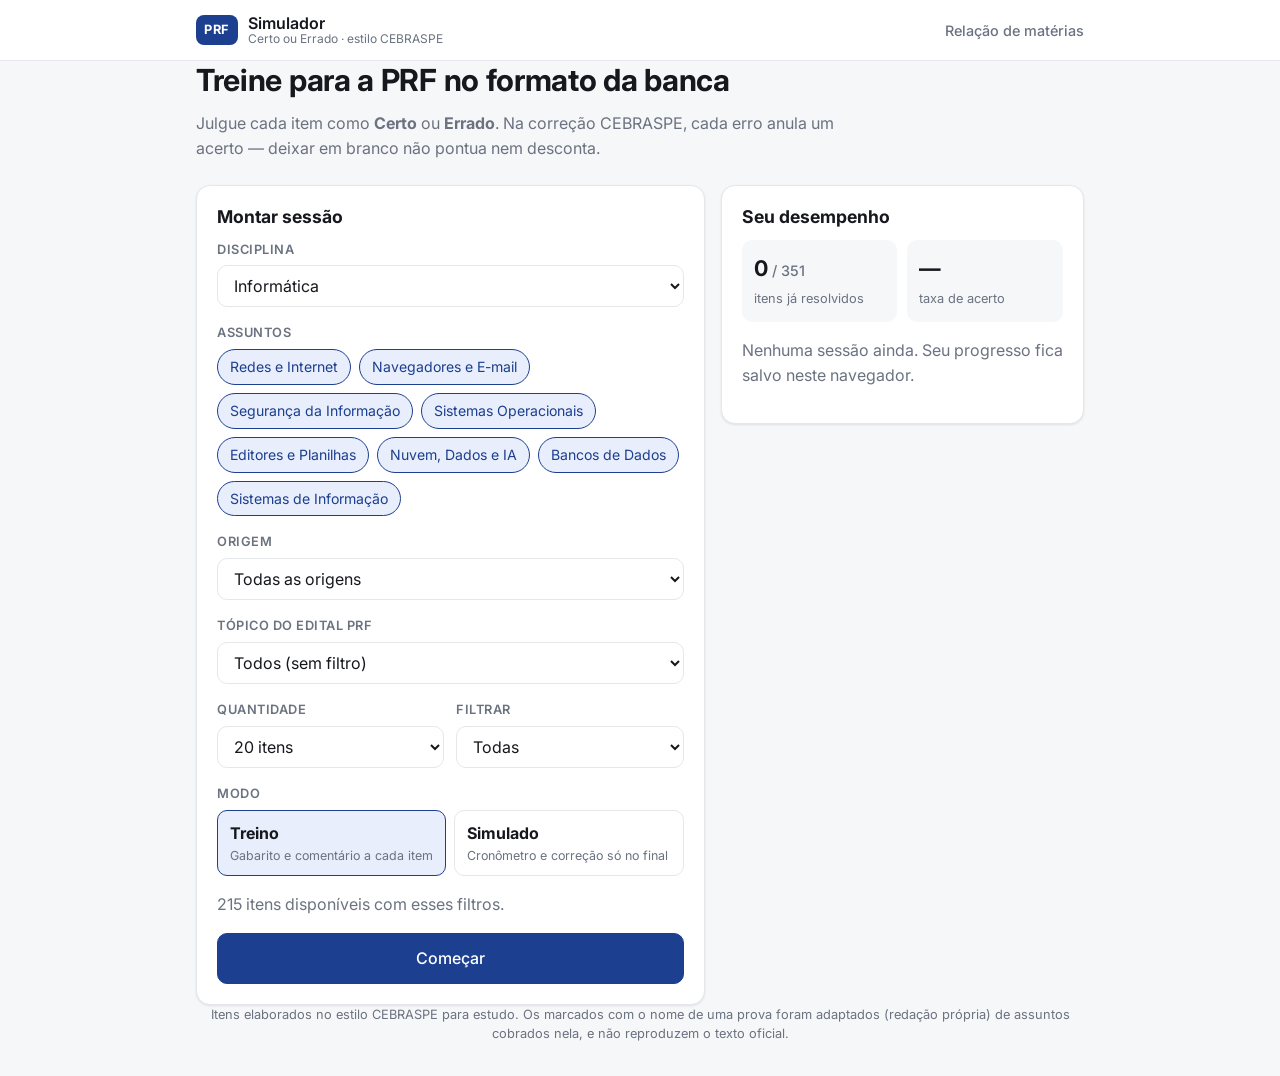
==== index.html @ f0842242 "Informática: 100 itens (10 por tópico do Edital PRF 2021) e filtro por tópico do edital Co-Authored-" ====
<!doctype html>
<html lang="pt-BR">
<head>
  <meta charset="utf-8">
  <meta name="viewport" content="width=device-width, initial-scale=1">
  <title>Simulador PRF · Certo ou Errado</title>
  <meta name="description" content="Simulador de questões Certo/Errado no estilo CEBRASPE para o concurso da PRF.">
  <link rel="preconnect" href="https://fonts.googleapis.com">
  <link rel="preconnect" href="https://fonts.gstatic.com" crossorigin>
  <link href="https://fonts.googleapis.com/css2?family=Inter:wght@400;500;600;700&display=swap" rel="stylesheet">
  <link rel="stylesheet" href="css/style.css?v=5">
</head>
<body>
  <header class="topbar">
    <div class="wrap topbar-inner">
      <a class="brand" href="#" id="brand">
        <span class="brand-mark">PRF</span>
        <span class="brand-text">Simulador <small>Certo ou Errado · estilo CEBRASPE</small></span>
      </a>
      <nav class="topnav"><a href="relacao.html">Relação de matérias</a></nav>
    </div>
  </header>

  <main class="wrap">
    <!-- INÍCIO -->
    <section id="view-home" class="view">
      <div class="hero">
        <h1>Treine para a PRF no formato da banca</h1>
        <p>Julgue cada item como <b>Certo</b> ou <b>Errado</b>. Na correção CEBRASPE, cada erro anula um acerto — deixar em branco não pontua nem desconta.</p>
      </div>

      <div class="grid-2">
        <form id="setup" class="card">
          <h2>Montar sessão</h2>

          <label class="field">
            <span>Disciplina</span>
            <select id="disciplina"></select>
          </label>

          <div class="field">
            <span>Assuntos</span>
            <div id="temas" class="chips"></div>
          </div>

          <label class="field">
            <span>Origem</span>
            <select id="fonte"></select>
          </label>

          <label class="field" id="topico-field">
            <span>Tópico do edital PRF</span>
            <select id="topico"></select>
          </label>

          <div class="row">
            <label class="field">
              <span>Quantidade</span>
              <select id="quantidade">
                <option value="10">10 itens</option>
                <option value="20" selected>20 itens</option>
                <option value="30">30 itens</option>
                <option value="0">Todos</option>
              </select>
            </label>
            <label class="field">
              <span>Filtrar</span>
              <select id="filtro">
                <option value="todas">Todas</option>
                <option value="ineditas">Não respondidas</option>
                <option value="erradas">Que errei</option>
              </select>
            </label>
          </div>

          <div class="field">
            <span>Modo</span>
            <div class="seg">
              <label><input type="radio" name="modo" value="treino" checked><span><b>Treino</b><small>Gabarito e comentário a cada item</small></span></label>
              <label><input type="radio" name="modo" value="simulado"><span><b>Simulado</b><small>Cronômetro e correção só no final</small></span></label>
            </div>
          </div>

          <p id="setup-info" class="muted"></p>
          <button type="submit" class="btn btn-primary btn-block">Começar</button>
        </form>

        <aside class="card">
          <h2>Seu desempenho</h2>
          <div id="stats"></div>
        </aside>
      </div>
    </section>

    <!-- QUESTÃO -->
    <section id="view-quiz" class="view" hidden>
      <div class="quiz-head">
        <button class="btn btn-ghost" id="sair" type="button">← Sair</button>
        <div class="quiz-meta">
          <span id="contador"></span>
          <span id="timer" class="timer" hidden></span>
        </div>
      </div>
      <div class="progress"><div id="progress-bar"></div></div>

      <article class="card question">
        <div class="q-tags"><span><span id="q-tema" class="tag"></span> <span id="q-fonte" class="tag tag-fonte"></span></span><span id="q-id" class="muted"></span></div>
        <p id="q-texto" class="q-text"></p>

        <div class="answers">
          <button class="btn-answer certo" data-resp="C" type="button"><kbd>C</kbd> Certo</button>
          <button class="btn-answer errado" data-resp="E" type="button"><kbd>E</kbd> Errado</button>
        </div>

        <div id="feedback" class="feedback" hidden></div>
      </article>

      <div class="quiz-nav">
        <button class="btn" id="anterior" type="button">Anterior</button>
        <button class="btn btn-ghost" id="branco" type="button" hidden>Deixar em branco</button>
        <button class="btn btn-primary" id="proxima" type="button">Próxima</button>
      </div>

      <div id="mapa-wrap" class="card mapa-wrap" hidden>
        <div class="mapa-head">
          <h3>Folha de respostas</h3>
          <button class="btn btn-primary" id="finalizar" type="button">Finalizar simulado</button>
        </div>
        <div id="mapa" class="mapa"></div>
      </div>
    </section>

    <!-- RESULTADO -->
    <section id="view-result" class="view" hidden>
      <div class="card result">
        <h2>Resultado</h2>
        <div class="score">
          <div class="score-main"><span id="r-liquida"></span><small>nota líquida</small></div>
          <div class="score-items">
            <div><b id="r-certas"></b><small>acertos</small></div>
            <div><b id="r-erradas"></b><small>erros</small></div>
            <div><b id="r-brancos"></b><small>em branco</small></div>
            <div><b id="r-tempo"></b><small>tempo</small></div>
          </div>
        </div>
        <p id="r-msg" class="muted"></p>
        <div id="r-temas" class="temas-bars"></div>
        <div class="result-actions">
          <button class="btn" id="refazer-erradas" type="button">Refazer erradas</button>
          <button class="btn btn-primary" id="nova" type="button">Nova sessão</button>
        </div>
      </div>

      <h3 class="section-title">Revisão dos itens</h3>
      <div id="revisao" class="revisao"></div>
    </section>
  </main>

  <footer class="wrap footer">
    Itens elaborados no estilo CEBRASPE para estudo. Os marcados com o nome de uma prova foram adaptados (redação própria) de assuntos cobrados nela, e não reproduzem o texto oficial.
  </footer>

  <script src="data/informatica.js?v=4"></script>
  <script src="data/informatica-provas.js?v=4"></script>
  <script src="data/informatica-edital.js?v=1"></script>
  <script src="data/direitos-humanos.js?v=1"></script>
  <script src="data/direitos-humanos-provas.js?v=1"></script>
  <script src="data/direito-constitucional.js?v=1"></script>
  <script src="data/direito-constitucional-provas.js?v=1"></script>
  <script src="js/app.js?v=4"></script>
</body>
</html>
---- css/style.css ----
:root {
  --bg: #f6f7f9;
  --surface: #ffffff;
  --text: #16181d;
  --muted: #6b7280;
  --line: #e5e7eb;
  --accent: #1d3f8f;
  --accent-soft: #e8eefb;
  --ok: #15803d;
  --ok-soft: #e7f6ec;
  --bad: #c2410c;
  --bad-soft: #fdeee6;
  --warn: #a16207;
  --radius: 14px;
  --shadow: 0 1px 2px rgba(16, 24, 40, .04), 0 1px 3px rgba(16, 24, 40, .06);
}
@media (prefers-color-scheme: dark) {
  :root {
    --bg: #0f1115;
    --surface: #171a21;
    --text: #e8eaee;
    --muted: #9aa1ad;
    --line: #2a2f3a;
    --accent: #7ea2ff;
    --accent-soft: #1d2640;
    --ok: #4ade80;
    --ok-soft: #12291c;
    --bad: #fb923c;
    --bad-soft: #2e1a10;
    --warn: #facc15;
    --shadow: none;
  }
}

* { box-sizing: border-box; }
html { -webkit-text-size-adjust: 100%; }
body {
  margin: 0;
  background: var(--bg);
  color: var(--text);
  font: 16px/1.55 Inter, system-ui, -apple-system, "Segoe UI", Roboto, sans-serif;
}
[hidden] { display: none !important; }
h1, h2, h3 { line-height: 1.25; margin: 0 0 .75rem; }
h2 { font-size: 1.1rem; }
h3 { font-size: 1rem; }
.muted { color: var(--muted); }
.wrap { max-width: 920px; margin: 0 auto; padding: 0 16px; }

/* Top bar */
.topbar { background: var(--surface); border-bottom: 1px solid var(--line); }
.topbar-inner { display: flex; align-items: center; height: 60px; }
.brand { display: flex; align-items: center; gap: 10px; text-decoration: none; color: inherit; }
.brand-mark {
  background: var(--accent); color: #fff; font-weight: 700; font-size: .8rem;
  padding: 5px 8px; border-radius: 8px; letter-spacing: .04em;
}
@media (prefers-color-scheme: dark) { .brand-mark { color: #0f1115; } }
.brand-text { font-weight: 600; display: flex; flex-direction: column; line-height: 1.15; }
.brand-text small { font-weight: 400; color: var(--muted); font-size: .75rem; }

/* Layout */
main { padding: 28px 16px 40px; }
.hero { margin-bottom: 24px; }
.hero h1 { font-size: clamp(1.4rem, 3.5vw, 1.9rem); letter-spacing: -.01em; }
.hero p { color: var(--muted); max-width: 640px; margin: 0; }
.grid-2 { display: grid; grid-template-columns: 1.4fr 1fr; gap: 16px; align-items: start; }
@media (max-width: 760px) { .grid-2 { grid-template-columns: 1fr; } }
.card {
  background: var(--surface); border: 1px solid var(--line);
  border-radius: var(--radius); padding: 20px; box-shadow: var(--shadow);
}
.row { display: grid; grid-template-columns: 1fr 1fr; gap: 12px; }

/* Form */
.field { display: block; margin-bottom: 16px; }
.field > span { display: block; font-size: .8rem; font-weight: 600; color: var(--muted); margin-bottom: 6px; text-transform: uppercase; letter-spacing: .04em; }
select {
  width: 100%; font: inherit; color: inherit; background: var(--surface);
  border: 1px solid var(--line); border-radius: 10px; padding: 9px 12px;
}
.chips { display: flex; flex-wrap: wrap; gap: 8px; }
.chip { position: relative; }
.chip input { position: absolute; opacity: 0; pointer-events: none; }
.chip span {
  display: inline-block; padding: 6px 12px; border-radius: 999px; font-size: .88rem;
  border: 1px solid var(--line); cursor: pointer; user-select: none; transition: .15s;
}
.chip input:checked + span { background: var(--accent-soft); border-color: var(--accent); color: var(--accent); }
.chip input:focus-visible + span { outline: 2px solid var(--accent); outline-offset: 2px; }
.seg { display: grid; grid-template-columns: 1fr 1fr; gap: 8px; }
.seg label { position: relative; }
.seg input { position: absolute; opacity: 0; }
.seg span {
  display: block; padding: 10px 12px; border: 1px solid var(--line); border-radius: 10px; cursor: pointer; height: 100%;
}
.seg span small { display: block; color: var(--muted); font-size: .78rem; }
.seg input:checked + span { border-color: var(--accent); background: var(--accent-soft); }
.seg input:focus-visible + span { outline: 2px solid var(--accent); outline-offset: 2px; }

/* Buttons */
.btn {
  font: inherit; font-weight: 500; cursor: pointer; color: var(--text);
  background: var(--surface); border: 1px solid var(--line); border-radius: 10px; padding: 9px 16px;
  transition: .15s;
}
.btn:hover:not(:disabled) { border-color: var(--muted); }
.btn:disabled { opacity: .4; cursor: default; }
.btn-primary { background: var(--accent); border-color: var(--accent); color: #fff; }
.btn-primary:hover:not(:disabled) { filter: brightness(1.08); border-color: var(--accent); }
@media (prefers-color-scheme: dark) { .btn-primary { color: #0f1115; } }
.btn-ghost { background: transparent; border-color: transparent; color: var(--muted); }
.btn-block { width: 100%; padding: 12px; }

/* Stats */
.stat-grid { display: grid; grid-template-columns: 1fr 1fr; gap: 10px; margin-bottom: 16px; }
.stat { background: var(--bg); border-radius: 10px; padding: 12px; }
.stat b { display: block; font-size: 1.35rem; }
.stat small { color: var(--muted); font-size: .8rem; }
.hist { list-style: none; margin: 0; padding: 0; font-size: .88rem; }
.hist li { display: flex; justify-content: space-between; padding: 8px 0; border-top: 1px solid var(--line); }
.link-btn { background: none; border: 0; padding: 0; color: var(--muted); font: inherit; font-size: .8rem; cursor: pointer; text-decoration: underline; margin-top: 12px; }

/* Quiz */
.quiz-head { display: flex; justify-content: space-between; align-items: center; margin-bottom: 10px; }
.quiz-head .btn-ghost { padding-left: 0; }
.quiz-meta { display: flex; gap: 14px; align-items: center; color: var(--muted); font-size: .9rem; font-variant-numeric: tabular-nums; }
.timer { background: var(--surface); border: 1px solid var(--line); padding: 3px 10px; border-radius: 999px; }
.progress { height: 4px; background: var(--line); border-radius: 4px; overflow: hidden; margin-bottom: 18px; }
#progress-bar { height: 100%; width: 0; background: var(--accent); transition: width .25s; }
.question { padding: 24px; }
.q-tags { display: flex; justify-content: space-between; align-items: center; margin-bottom: 14px; font-size: .8rem; }
.tag { background: var(--accent-soft); color: var(--accent); padding: 3px 10px; border-radius: 999px; font-weight: 600; }
.q-text { font-size: 1.08rem; margin: 0 0 22px; }
.answers { display: grid; grid-template-columns: minmax(0, 1fr) minmax(0, 1fr); gap: 10px; }
.btn-answer {
  min-width: 0; width: 100%;
  font: inherit; font-weight: 600; cursor: pointer; padding: 14px; border-radius: 12px;
  border: 1.5px solid var(--line); background: var(--surface); color: var(--text);
  display: flex; align-items: center; justify-content: center; gap: 10px; transition: .15s;
}
.btn-answer kbd {
  font: 600 .72rem/1 Inter, system-ui, sans-serif; border: 1px solid var(--line);
  border-radius: 5px; padding: 3px 6px; color: var(--muted);
}
.btn-answer.certo:hover:not(:disabled), .btn-answer.certo.sel { border-color: var(--ok); color: var(--ok); background: var(--ok-soft); }
.btn-answer.errado:hover:not(:disabled), .btn-answer.errado.sel { border-color: var(--bad); color: var(--bad); background: var(--bad-soft); }
.btn-answer:disabled { cursor: default; }
.btn-answer.dim { opacity: .45; }

.feedback { margin-top: 18px; padding: 16px; border-radius: 12px; border: 1px solid; }
.feedback.ok { background: var(--ok-soft); border-color: var(--ok); }
.feedback.bad { background: var(--bad-soft); border-color: var(--bad); }
.feedback h4 { margin: 0 0 6px; font-size: .95rem; }
.feedback.ok h4 { color: var(--ok); }
.feedback.bad h4 { color: var(--bad); }
.feedback p { margin: 0; font-size: .95rem; }

.quiz-nav { display: flex; justify-content: space-between; gap: 10px; margin: 16px 0; }
.quiz-nav .btn-ghost { margin-right: auto; }

.mapa-wrap { margin-top: 8px; }
.mapa-head { display: flex; justify-content: space-between; align-items: center; gap: 12px; margin-bottom: 12px; }
.mapa-head h3 { margin: 0; }
.mapa { display: grid; grid-template-columns: repeat(auto-fill, minmax(44px, 1fr)); gap: 6px; }
.mapa button {
  font: inherit; font-size: .82rem; cursor: pointer; padding: 6px 0; border-radius: 8px;
  border: 1px solid var(--line); background: var(--surface); color: var(--text);
  display: flex; flex-direction: column; align-items: center; line-height: 1.2;
}
.mapa button small { font-weight: 700; font-size: .72rem; color: var(--muted); min-height: 1em; }
.mapa button.done { background: var(--accent-soft); border-color: var(--accent); }
.mapa button.done small { color: var(--accent); }
.mapa button.atual { outline: 2px solid var(--accent); outline-offset: 1px; }

/* Result */
.score { display: grid; grid-template-columns: auto 1fr; gap: 20px; align-items: center; margin-bottom: 12px; }
.score-main { text-align: center; padding: 16px 24px; border-radius: 12px; background: var(--accent-soft); }
.score-main span { display: block; font-size: 2.4rem; font-weight: 700; color: var(--accent); line-height: 1; }
.score-main small { color: var(--muted); font-size: .8rem; }
.score-items { display: grid; grid-template-columns: repeat(4, 1fr); gap: 8px; }
.score-items div { text-align: center; }
.score-items b { display: block; font-size: 1.25rem; }
.score-items small { color: var(--muted); font-size: .78rem; }
@media (max-width: 560px) {
  .score { grid-template-columns: 1fr; }
  .score-items { grid-template-columns: repeat(2, 1fr); }
}
.temas-bars { margin: 16px 0; display: grid; gap: 10px; }
.tbar { font-size: .88rem; }
.tbar-head { display: flex; justify-content: space-between; margin-bottom: 4px; }
.tbar-track { height: 6px; background: var(--line); border-radius: 6px; overflow: hidden; }
.tbar-fill { height: 100%; background: var(--accent); }
.result-actions { display: flex; gap: 10px; justify-content: flex-end; flex-wrap: wrap; }
.section-title { margin: 28px 0 12px; }
.revisao { display: grid; gap: 10px; }
.rev { background: var(--surface); border: 1px solid var(--line); border-left: 4px solid var(--line); border-radius: 12px; padding: 14px 16px; }
.rev.ok { border-left-color: var(--ok); }
.rev.bad { border-left-color: var(--bad); }
.rev.blank { border-left-color: var(--muted); }
.rev-head { display: flex; justify-content: space-between; gap: 8px; font-size: .8rem; color: var(--muted); margin-bottom: 6px; flex-wrap: wrap; }
.rev p { margin: 0 0 8px; }
.rev .coment { font-size: .9rem; color: var(--muted); margin: 0; }
.pill { font-weight: 700; }
.pill.ok { color: var(--ok); }
.pill.bad { color: var(--bad); }

.footer { color: var(--muted); font-size: .8rem; padding-bottom: 32px; text-align: center; }

@media (max-width: 480px) {
  .row, .seg { grid-template-columns: 1fr; }
  .question { padding: 18px; }
  .btn-answer { padding: 12px 6px; gap: 6px; }
  .quiz-nav .btn { padding: 9px 12px; }
}

/* Navegação e origem */
.topbar-inner { justify-content: space-between; gap: 12px; }
.topnav a { color: var(--muted); text-decoration: none; font-size: .9rem; font-weight: 500; }
.topnav a:hover, .topnav a.ativo { color: var(--accent); }
.tag-fonte { background: transparent; border: 1px solid var(--line); color: var(--muted); font-weight: 500; }
.q-tags > span:first-child { display: flex; flex-wrap: wrap; gap: 6px; }

/* Página de relação */
.doc h1 { font-size: clamp(1.4rem, 3.5vw, 1.9rem); }
.doc h2 { margin-top: 32px; font-size: 1.15rem; }
.doc p, .doc li { color: var(--text); }
.doc .lead { color: var(--muted); max-width: 680px; }
.table-wrap { overflow-x: auto; border: 1px solid var(--line); border-radius: var(--radius); background: var(--surface); }
table { border-collapse: collapse; width: 100%; font-size: .9rem; }
th, td { padding: 10px 12px; text-align: left; border-bottom: 1px solid var(--line); vertical-align: top; }
th { font-size: .75rem; text-transform: uppercase; letter-spacing: .04em; color: var(--muted); background: var(--bg); white-space: nowrap; }
tr:last-child td { border-bottom: 0; }
td.c { text-align: center; white-space: nowrap; }
.hit { display: inline-block; min-width: 26px; padding: 2px 6px; border-radius: 6px; background: var(--accent-soft); color: var(--accent); font-weight: 600; font-size: .78rem; }
.miss { color: var(--line); }
.badge-novo { font-size: .7rem; font-weight: 700; color: var(--warn); border: 1px solid currentColor; border-radius: 999px; padding: 1px 7px; margin-left: 6px; white-space: nowrap; }
.cards-3 { display: grid; grid-template-columns: repeat(auto-fit, minmax(220px, 1fr)); gap: 12px; }
.cards-3 .card h3 { margin-bottom: 6px; }
.cards-3 .card p { margin: 0; font-size: .9rem; color: var(--muted); }
.fontes { font-size: .85rem; color: var(--muted); padding-left: 18px; }
.fontes a { color: var(--accent); word-break: break-word; }
.subnav { display: flex; flex-wrap: wrap; gap: 8px; margin-bottom: 20px; }
.subnav a { font-size: .85rem; padding: 6px 12px; border-radius: 999px; border: 1px solid var(--line); color: var(--muted); text-decoration: none; background: var(--surface); }
.subnav a:hover { color: var(--accent); border-color: var(--accent); }
.sec-title { margin-top: 56px; padding-top: 24px; border-top: 1px solid var(--line); }
.doc h1, .doc h2 { scroll-margin-top: 16px; }
.edital { margin: 0; padding-left: 22px; line-height: 1.6; }
.edital > li { margin-bottom: 8px; }
.edital ol { list-style: none; padding-left: 4px; counter-reset: sub; margin: 4px 0 0; }
.edital ol > li { counter-increment: sub; position: relative; padding-left: 34px; font-size: .95rem; }
.edital > li { counter-increment: top; }
.edital { counter-reset: top; }
.edital ol > li::before { content: counter(top) "." counter(sub); position: absolute; left: 0; color: var(--muted); font-variant-numeric: tabular-nums; }
.nota { font-size: .85rem; margin: 14px 0 0; }
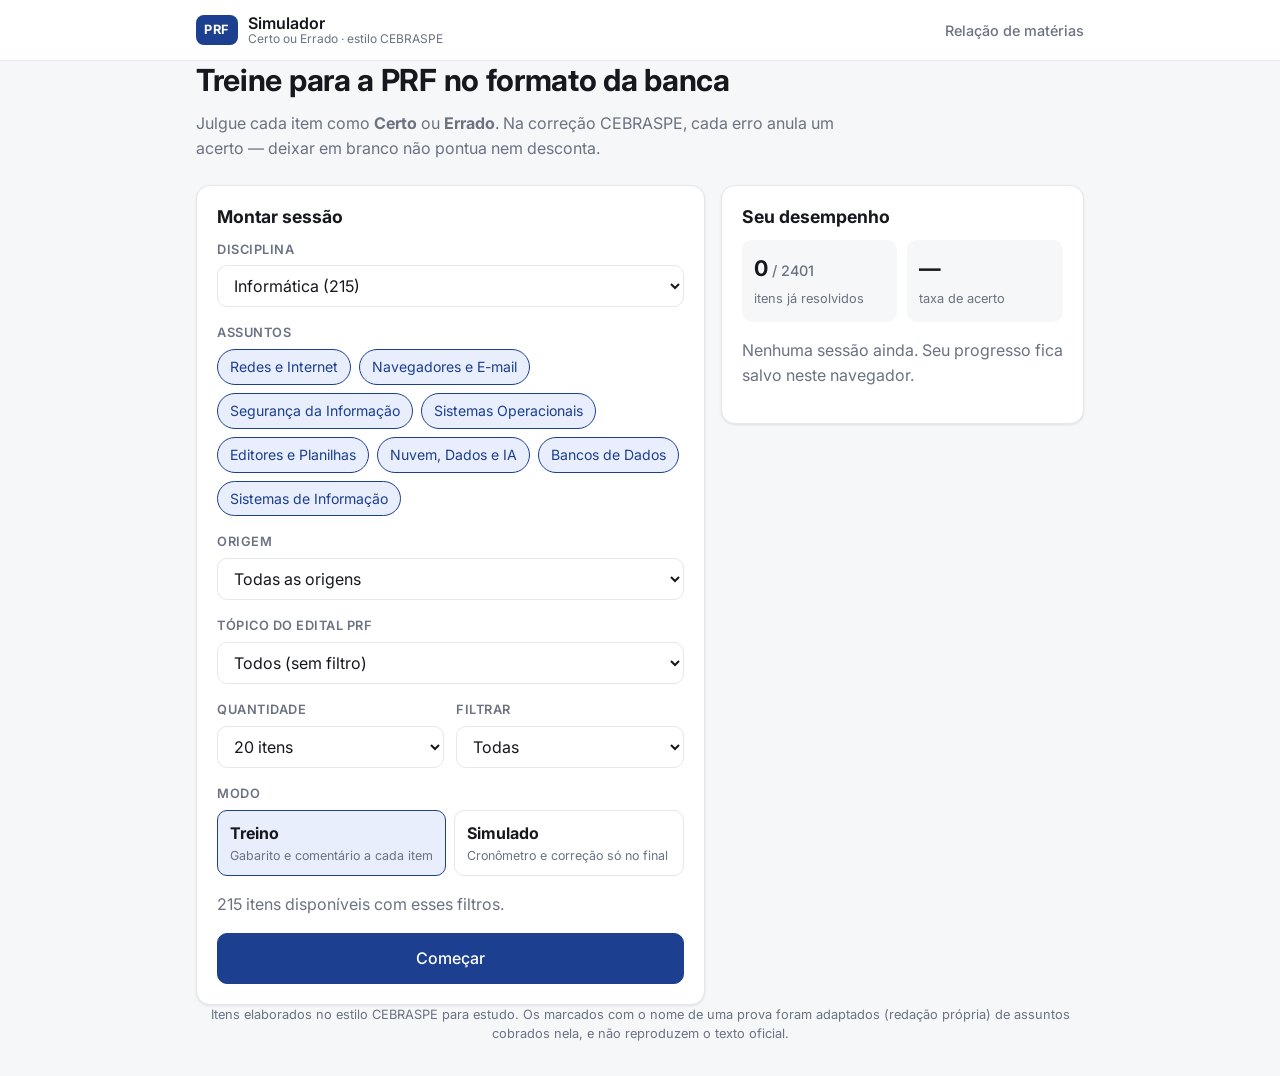
==== commit 92ea2c6a: "Cobre todo o Edital PRF 2021: 2.050 novos itens (10 por subtópico, 5 C/5 E) em 14 disciplinas, tabel" ====
--- a/index.html
+++ b/index.html
@@ -167,6 +167,26 @@
   <script src="data/direitos-humanos-provas.js?v=1"></script>
   <script src="data/direito-constitucional.js?v=1"></script>
   <script src="data/direito-constitucional-provas.js?v=1"></script>
-  <script src="js/app.js?v=4"></script>
+  <script src="data/edital-lingua-portuguesa-a.js?v=1"></script>
+  <script src="data/edital-lingua-portuguesa-b.js?v=1"></script>
+  <script src="data/edital-raciocinio-logico.js?v=1"></script>
+  <script src="data/edital-fisica.js?v=1"></script>
+  <script src="data/edital-etica.js?v=1"></script>
+  <script src="data/edital-geopolitica.js?v=1"></script>
+  <script src="data/edital-ingles.js?v=1"></script>
+  <script src="data/edital-espanhol.js?v=1"></script>
+  <script src="data/edital-transito-a.js?v=1"></script>
+  <script src="data/edital-transito-b.js?v=1"></script>
+  <script src="data/edital-transito-c.js?v=1"></script>
+  <script src="data/edital-direito-administrativo-a.js?v=1"></script>
+  <script src="data/edital-direito-administrativo-b.js?v=1"></script>
+  <script src="data/edital-direito-constitucional-a.js?v=1"></script>
+  <script src="data/edital-direito-constitucional-b.js?v=1"></script>
+  <script src="data/edital-direito-penal-a.js?v=1"></script>
+  <script src="data/edital-direito-penal-b.js?v=1"></script>
+  <script src="data/edital-processo-penal.js?v=1"></script>
+  <script src="data/edital-legislacao-especial.js?v=1"></script>
+  <script src="data/edital-direitos-humanos.js?v=1"></script>
+  <script src="js/app.js?v=5"></script>
 </body>
 </html>
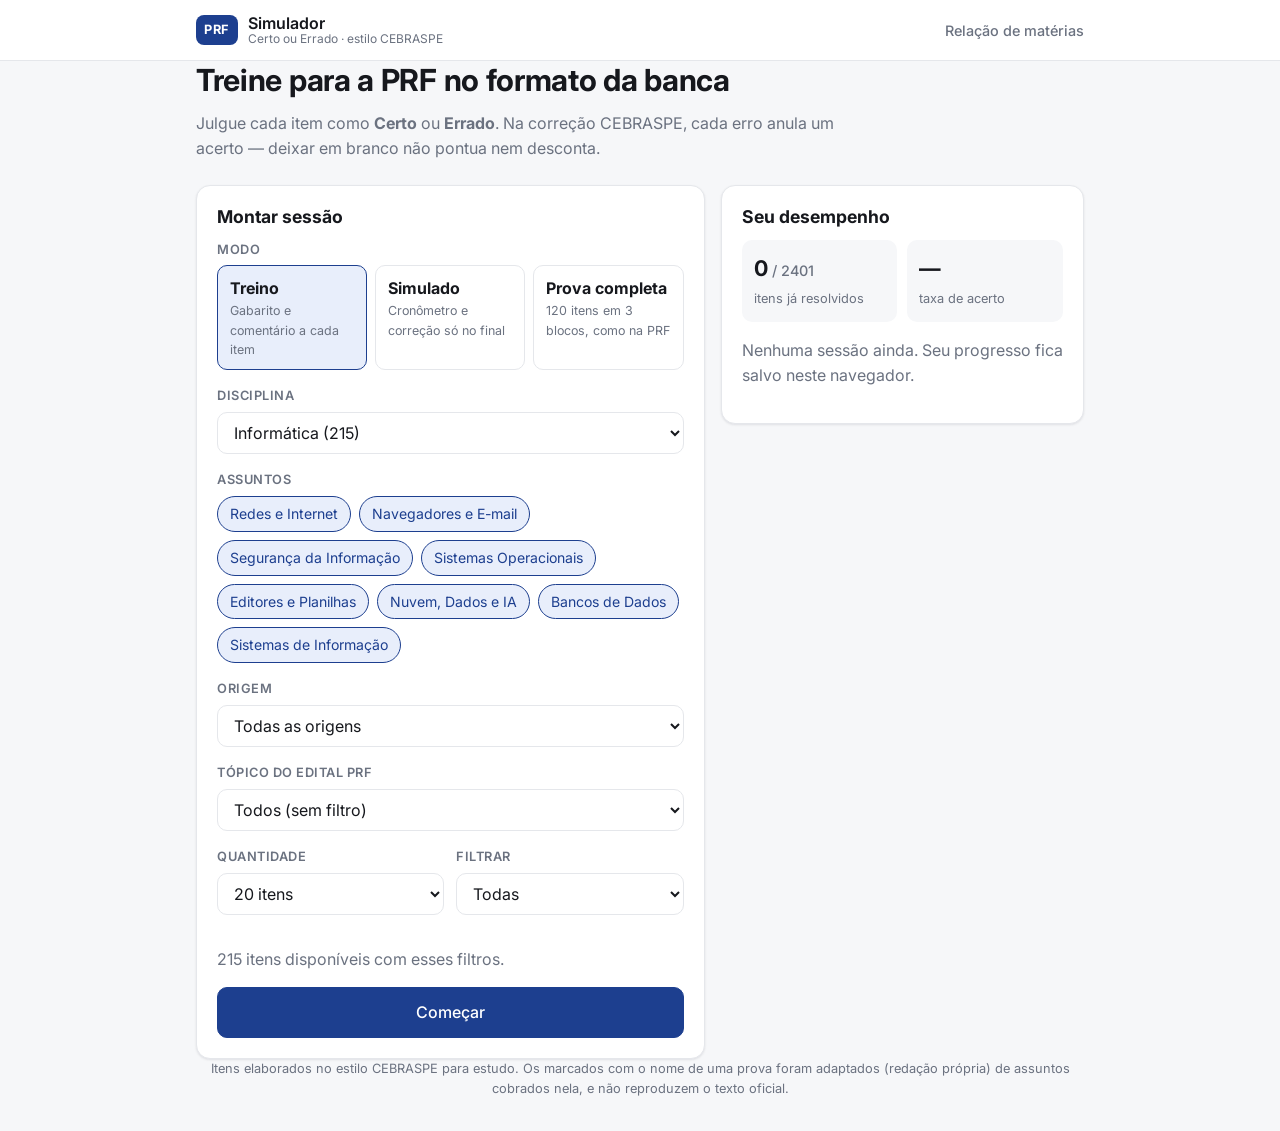
==== commit dfd8ed31: "Modo Prova completa: 120 itens em 3 blocos, nota por bloco e veredito pelos mínimos do edital PRF 20" ====
--- a/index.html
+++ b/index.html
@@ -8,7 +8,7 @@
   <link rel="preconnect" href="https://fonts.googleapis.com">
   <link rel="preconnect" href="https://fonts.gstatic.com" crossorigin>
   <link href="https://fonts.googleapis.com/css2?family=Inter:wght@400;500;600;700&display=swap" rel="stylesheet">
-  <link rel="stylesheet" href="css/style.css?v=5">
+  <link rel="stylesheet" href="css/style.css?v=6">
 </head>
 <body>
   <header class="topbar">
@@ -33,6 +33,27 @@
         <form id="setup" class="card">
           <h2>Montar sessão</h2>
 
+          <div class="field">
+            <span>Modo</span>
+            <div class="seg seg-3">
+              <label><input type="radio" name="modo" value="treino" checked><span><b>Treino</b><small>Gabarito e comentário a cada item</small></span></label>
+              <label><input type="radio" name="modo" value="simulado"><span><b>Simulado</b><small>Cronômetro e correção só no final</small></span></label>
+              <label><input type="radio" name="modo" value="prova"><span><b>Prova completa</b><small>120 itens em 3 blocos, como na PRF</small></span></label>
+            </div>
+          </div>
+
+          <div id="prova-opts" hidden>
+            <label class="field">
+              <span>Língua estrangeira</span>
+              <select id="lingua">
+                <option value="Língua Inglesa">Inglês</option>
+                <option value="Língua Espanhola">Espanhol</option>
+              </select>
+            </label>
+            <div id="prova-resumo" class="prova-resumo"></div>
+          </div>
+
+          <div id="filtros">
           <label class="field">
             <span>Disciplina</span>
             <select id="disciplina"></select>
@@ -72,13 +93,6 @@
               </select>
             </label>
           </div>
-
-          <div class="field">
-            <span>Modo</span>
-            <div class="seg">
-              <label><input type="radio" name="modo" value="treino" checked><span><b>Treino</b><small>Gabarito e comentário a cada item</small></span></label>
-              <label><input type="radio" name="modo" value="simulado"><span><b>Simulado</b><small>Cronômetro e correção só no final</small></span></label>
-            </div>
           </div>
 
           <p id="setup-info" class="muted"></p>
@@ -144,6 +158,7 @@
           </div>
         </div>
         <p id="r-msg" class="muted"></p>
+        <div id="r-blocos" hidden></div>
         <div id="r-temas" class="temas-bars"></div>
         <div class="result-actions">
           <button class="btn" id="refazer-erradas" type="button">Refazer erradas</button>
@@ -187,6 +202,6 @@
   <script src="data/edital-processo-penal.js?v=1"></script>
   <script src="data/edital-legislacao-especial.js?v=1"></script>
   <script src="data/edital-direitos-humanos.js?v=1"></script>
-  <script src="js/app.js?v=5"></script>
+  <script src="js/app.js?v=6"></script>
 </body>
 </html>
--- a/css/style.css
+++ b/css/style.css
@@ -253,3 +253,21 @@
 .edital { counter-reset: top; }
 .edital ol > li::before { content: counter(top) "." counter(sub); position: absolute; left: 0; color: var(--muted); font-variant-numeric: tabular-nums; }
 .nota { font-size: .85rem; margin: 14px 0 0; }
+
+/* Prova completa */
+.seg-3 { grid-template-columns: repeat(3, 1fr); }
+@media (max-width: 640px) { .seg-3 { grid-template-columns: 1fr; } }
+.prova-resumo { font-size: .85rem; color: var(--muted); background: var(--bg); border-radius: 10px; padding: 12px 14px; margin-bottom: 16px; }
+.prova-resumo b { color: var(--text); }
+.prova-resumo ul { margin: 6px 0 0; padding-left: 18px; }
+.blocos { display: grid; gap: 8px; margin: 16px 0; }
+.bloco { display: grid; grid-template-columns: 1fr auto auto; gap: 12px; align-items: center; padding: 10px 14px; border-radius: 10px; border: 1px solid var(--line); font-size: .9rem; }
+.bloco.ok { border-color: var(--ok); background: var(--ok-soft); }
+.bloco.bad { border-color: var(--bad); background: var(--bad-soft); }
+.bloco .st { font-weight: 700; font-size: .8rem; }
+.bloco.ok .st { color: var(--ok); }
+.bloco.bad .st { color: var(--bad); }
+.veredito { font-weight: 700; padding: 12px 14px; border-radius: 10px; margin-top: 4px; }
+.veredito.ok { color: var(--ok); background: var(--ok-soft); }
+.veredito.bad { color: var(--bad); background: var(--bad-soft); }
+.q-bloco { font-size: .75rem; color: var(--muted); }
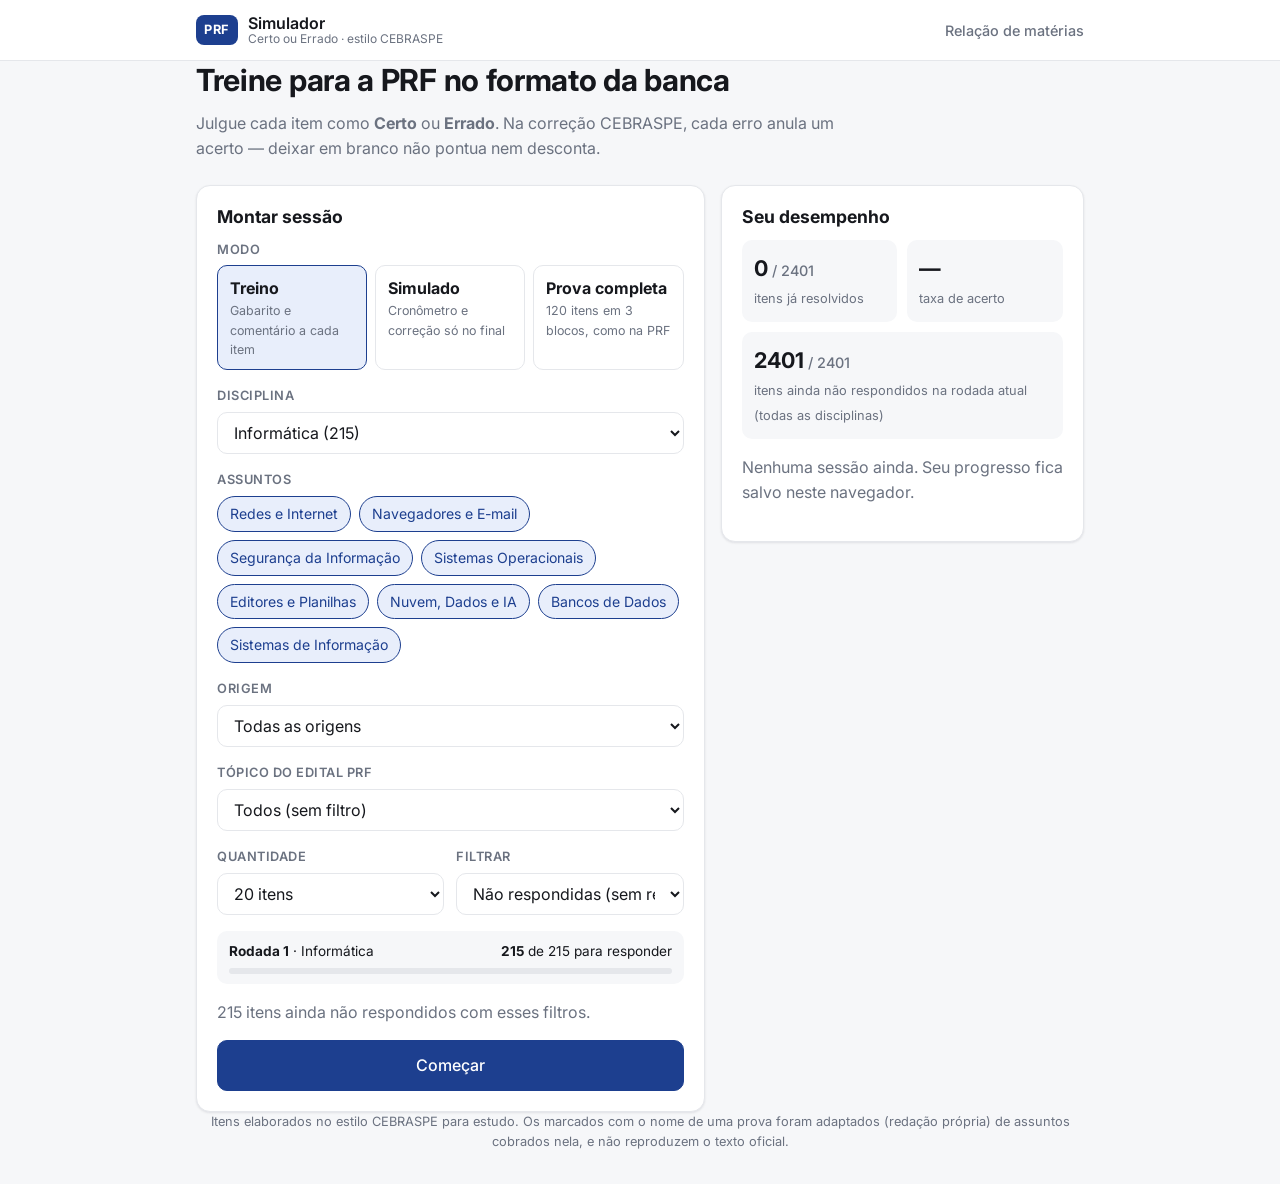
==== commit 81d11ce8: "Rodadas sem repetição: itens respondidos saem das sessões até concluir a disciplina; contador de ite" ====
--- a/index.html
+++ b/index.html
@@ -8,7 +8,7 @@
   <link rel="preconnect" href="https://fonts.googleapis.com">
   <link rel="preconnect" href="https://fonts.gstatic.com" crossorigin>
   <link href="https://fonts.googleapis.com/css2?family=Inter:wght@400;500;600;700&display=swap" rel="stylesheet">
-  <link rel="stylesheet" href="css/style.css?v=6">
+  <link rel="stylesheet" href="css/style.css?v=8">
 </head>
 <body>
   <header class="topbar">
@@ -87,15 +87,17 @@
             <label class="field">
               <span>Filtrar</span>
               <select id="filtro">
-                <option value="todas">Todas</option>
-                <option value="ineditas">Não respondidas</option>
+                <option value="pendentes" selected>Não respondidas (sem repetir)</option>
+                <option value="todas">Todas (pode repetir)</option>
                 <option value="erradas">Que errei</option>
               </select>
             </label>
           </div>
           </div>
 
+          <div id="rodada" class="rodada"></div>
           <p id="setup-info" class="muted"></p>
+          <button type="button" class="link-btn" id="liberar" hidden>Liberar de novo os itens deste filtro</button>
           <button type="submit" class="btn btn-primary btn-block">Começar</button>
         </form>
 
@@ -202,6 +204,6 @@
   <script src="data/edital-processo-penal.js?v=1"></script>
   <script src="data/edital-legislacao-especial.js?v=1"></script>
   <script src="data/edital-direitos-humanos.js?v=1"></script>
-  <script src="js/app.js?v=6"></script>
+  <script src="js/app.js?v=7"></script>
 </body>
 </html>
--- a/css/style.css
+++ b/css/style.css
@@ -271,3 +271,14 @@
 .veredito.ok { color: var(--ok); background: var(--ok-soft); }
 .veredito.bad { color: var(--bad); background: var(--bad-soft); }
 .q-bloco { font-size: .75rem; color: var(--muted); }
+@media (max-width: 520px) {
+  .bloco { grid-template-columns: 1fr auto; }
+  .bloco > span:first-child { grid-column: 1 / -1; }
+}
+
+/* Rodadas */
+.rodada { background: var(--bg); border-radius: 10px; padding: 10px 12px; margin-bottom: 10px; font-size: .85rem; }
+.rodada-head { display: flex; justify-content: space-between; gap: 8px; flex-wrap: wrap; margin-bottom: 6px; }
+.stat-wide { grid-column: 1 / -1; }
+.aviso-rodada { background: var(--ok-soft); color: var(--ok); border-radius: 10px; padding: 10px 12px; font-size: .85rem; font-weight: 600; margin-bottom: 12px; }
+#liberar { margin: -6px 0 12px; display: block; }
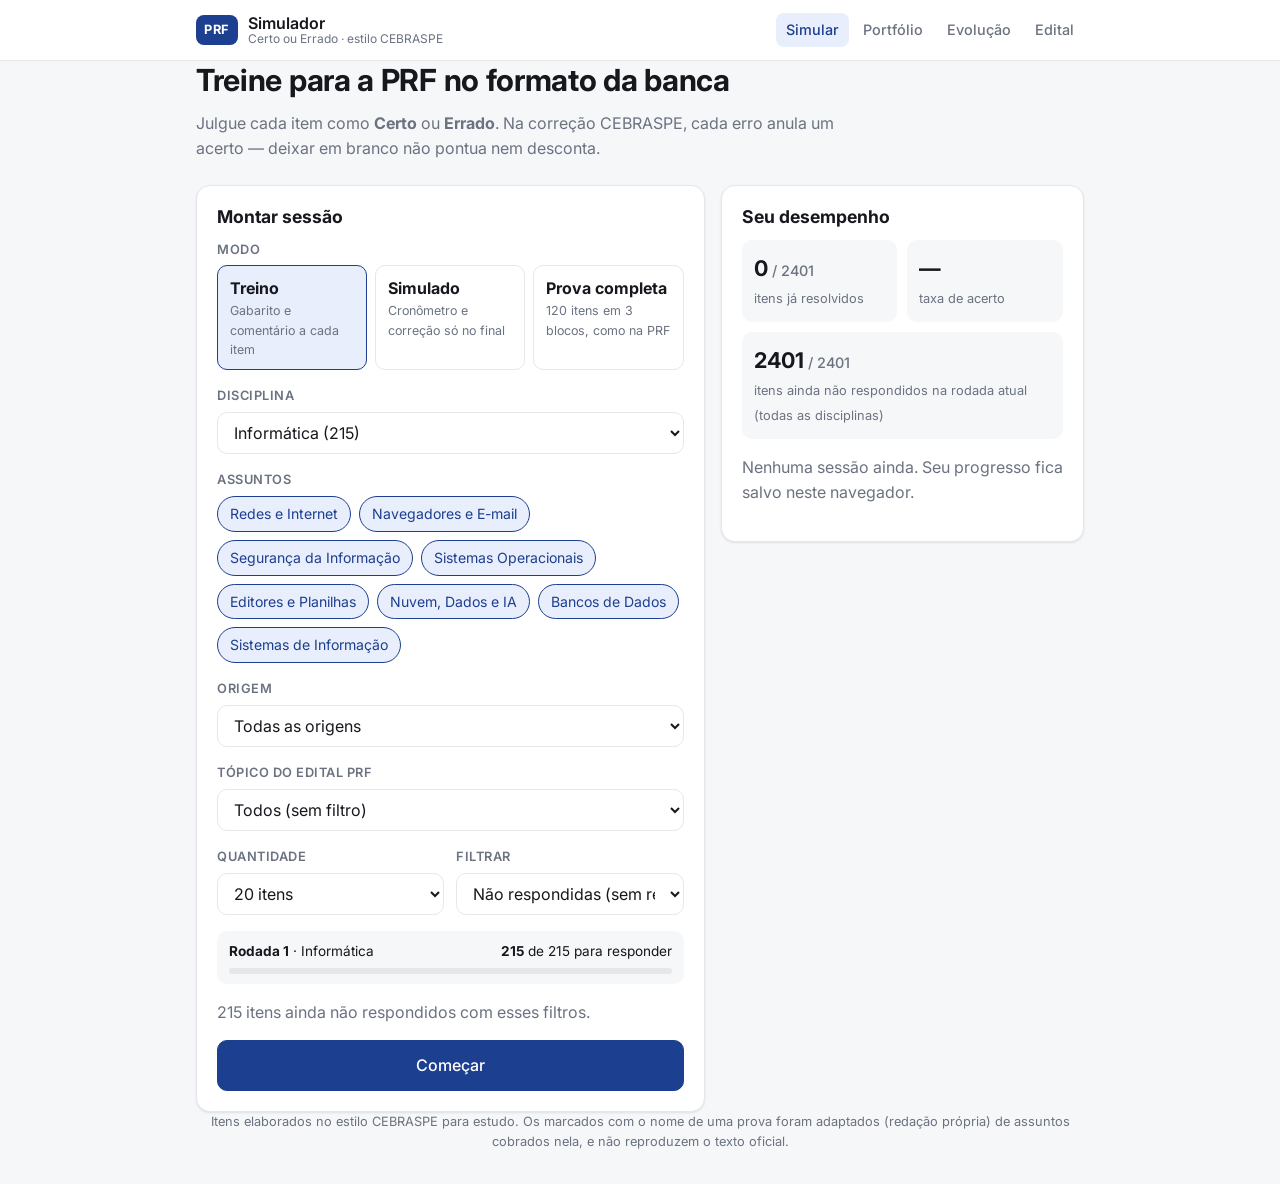
==== commit 7eb3d3d8: "Portfólio de erros com material de estudo por tópico (239 tópicos) e painel de evolução Co-Authored-" ====
--- a/index.html
+++ b/index.html
@@ -8,7 +8,7 @@
   <link rel="preconnect" href="https://fonts.googleapis.com">
   <link rel="preconnect" href="https://fonts.gstatic.com" crossorigin>
   <link href="https://fonts.googleapis.com/css2?family=Inter:wght@400;500;600;700&display=swap" rel="stylesheet">
-  <link rel="stylesheet" href="css/style.css?v=8">
+  <link rel="stylesheet" href="css/style.css?v=10">
 </head>
 <body>
   <header class="topbar">
@@ -17,7 +17,7 @@
         <span class="brand-mark">PRF</span>
         <span class="brand-text">Simulador <small>Certo ou Errado · estilo CEBRASPE</small></span>
       </a>
-      <nav class="topnav"><a href="relacao.html">Relação de matérias</a></nav>
+      <nav class="topnav"><a href="#" data-view="home" class="ativo">Simular</a><a href="#" data-view="portfolio">Portfólio</a><a href="#" data-view="evolucao">Evolução</a><a href="relacao.html">Edital</a></nav>
     </div>
   </header>
 
@@ -43,6 +43,10 @@
           </div>
 
           <div id="prova-opts" hidden>
+            <label class="field">
+              <span>Qual prova</span>
+              <select id="prova-qual"></select>
+            </label>
             <label class="field">
               <span>Língua estrangeira</span>
               <select id="lingua">
@@ -160,6 +164,7 @@
           </div>
         </div>
         <p id="r-msg" class="muted"></p>
+        <p id="r-port" class="aviso-port" hidden></p>
         <div id="r-blocos" hidden></div>
         <div id="r-temas" class="temas-bars"></div>
         <div class="result-actions">
@@ -170,6 +175,40 @@
 
       <h3 class="section-title">Revisão dos itens</h3>
       <div id="revisao" class="revisao"></div>
+    </section>
+
+    <!-- PORTFÓLIO -->
+    <section id="view-portfolio" class="view" hidden>
+      <div class="hero">
+        <h1>Portfólio de erros</h1>
+        <p>Toda questão que você erra ou deixa em branco em um simulado ou prova completa vem para cá, agrupada por tópico do edital e com material de estudo: resumo, pontos-chave, macetes, dicas e pegadinhas. Quando você acertar a questão depois (no treino ou em outra prova), ela passa a contar como recuperada.</p>
+      </div>
+      <div id="port-stats" class="stat-grid stat-grid-4"></div>
+      <div class="card port-ctrl">
+        <label class="field"><span>Disciplina</span><select id="port-disc"></select></label>
+        <label class="field"><span>Mostrar</span>
+          <select id="port-status">
+            <option value="pendentes">Pendentes</option>
+            <option value="recuperadas">Recuperadas</option>
+            <option value="todas">Todas</option>
+          </select>
+        </label>
+        <button type="button" class="btn btn-primary" id="port-treinar">Treinar pendentes</button>
+      </div>
+      <div id="port-lista"></div>
+    </section>
+
+    <!-- EVOLUÇÃO -->
+    <section id="view-evolucao" class="view" hidden>
+      <div class="hero">
+        <h1>Painel de evolução</h1>
+        <p>Acompanhe quanto dos seus erros você já recuperou e como o seu aproveitamento evolui de prova em prova.</p>
+      </div>
+      <div id="evo-stats" class="stat-grid stat-grid-4"></div>
+      <div class="card evo-card"><h2>Aproveitamento por simulado ou prova</h2><p class="muted sub">Nota líquida (acertos − erros) ÷ número de itens, em ordem cronológica.</p><div id="evo-chart1"></div></div>
+      <div class="card evo-card"><h2>Erros separados × recuperados</h2><p class="muted sub">Total acumulado por dia. Quanto mais a linha de recuperadas se aproxima da de separadas, melhor.</p><div id="evo-chart2"></div></div>
+      <div class="card evo-card"><h2>Evolução por disciplina</h2><div id="evo-tabela"></div></div>
+      <div class="card evo-card"><h2>Tópicos que mais precisam de revisão</h2><div id="evo-criticos"></div></div>
     </section>
   </main>
 
@@ -204,6 +243,14 @@
   <script src="data/edital-processo-penal.js?v=1"></script>
   <script src="data/edital-legislacao-especial.js?v=1"></script>
   <script src="data/edital-direitos-humanos.js?v=1"></script>
-  <script src="js/app.js?v=7"></script>
+  <script src="data/simulados.js?v=1"></script>
+  <script src="data/estudo-linguas.js?v=1"></script>
+  <script src="data/estudo-exatas.js?v=1"></script>
+  <script src="data/estudo-informatica-etica-geo.js?v=1"></script>
+  <script src="data/estudo-transito-legislacao.js?v=1"></script>
+  <script src="data/estudo-administrativo.js?v=1"></script>
+  <script src="data/estudo-penal.js?v=1"></script>
+  <script src="data/estudo-constitucional-dh.js?v=1"></script>
+  <script src="js/app.js?v=9"></script>
 </body>
 </html>
--- a/css/style.css
+++ b/css/style.css
@@ -155,6 +155,9 @@
 .feedback.ok h4 { color: var(--ok); }
 .feedback.bad h4 { color: var(--bad); }
 .feedback p { margin: 0; font-size: .95rem; }
+.coment-corpo p, .rev .coment p { margin: 0 0 8px; line-height: 1.55; }
+.coment-corpo p:last-child, .rev .coment p:last-child { margin-bottom: 0; }
+.coment-corpo p.item, .rev .coment p.item { margin: 0 0 4px; padding-left: 14px; }
 
 .quiz-nav { display: flex; justify-content: space-between; gap: 10px; margin: 16px 0; }
 .quiz-nav .btn-ghost { margin-right: auto; }
@@ -201,6 +204,7 @@
 .rev-head { display: flex; justify-content: space-between; gap: 8px; font-size: .8rem; color: var(--muted); margin-bottom: 6px; flex-wrap: wrap; }
 .rev p { margin: 0 0 8px; }
 .rev .coment { font-size: .9rem; color: var(--muted); margin: 0; }
+.rev .coment b { color: var(--text, inherit); }
 .pill { font-weight: 700; }
 .pill.ok { color: var(--ok); }
 .pill.bad { color: var(--bad); }
@@ -282,3 +286,69 @@
 .stat-wide { grid-column: 1 / -1; }
 .aviso-rodada { background: var(--ok-soft); color: var(--ok); border-radius: 10px; padding: 10px 12px; font-size: .85rem; font-weight: 600; margin-bottom: 12px; }
 #liberar { margin: -6px 0 12px; display: block; }
+@media (max-width: 420px) {
+  .quiz-nav { flex-wrap: wrap; }
+  .quiz-nav .btn { flex: 1; }
+  .quiz-nav .btn-ghost { order: 3; flex-basis: 100%; margin: 0; }
+}
+
+/* Navegação principal */
+.topnav { display: flex; gap: 4px; flex-wrap: wrap; justify-content: flex-end; }
+.topnav a { padding: 6px 10px; border-radius: 8px; }
+.topnav a.ativo { background: var(--accent-soft); color: var(--accent); }
+@media (max-width: 560px) {
+  .brand-text small { display: none; }
+  .topnav a { padding: 5px 7px; font-size: .82rem; }
+  .topbar-inner { height: auto; min-height: 60px; padding-top: 8px; padding-bottom: 8px; }
+}
+
+/* Portfólio */
+.stat-grid-4 { grid-template-columns: repeat(4, 1fr); margin-bottom: 16px; }
+@media (max-width: 680px) { .stat-grid-4 { grid-template-columns: 1fr 1fr; } }
+.stat-grid-4 .stat { background: var(--surface); border: 1px solid var(--line); }
+.port-ctrl { display: grid; grid-template-columns: 1fr 1fr auto; gap: 12px; align-items: end; margin-bottom: 20px; }
+.port-ctrl .field { margin: 0; }
+@media (max-width: 680px) { .port-ctrl { grid-template-columns: 1fr; } }
+.port-disc h2 { margin: 24px 0 10px; }
+.port-top { margin-bottom: 12px; }
+.port-top-head { display: flex; justify-content: space-between; gap: 12px; align-items: flex-start; }
+.port-top-head h3 { margin: 0 0 2px; }
+.btn-sm { padding: 6px 12px; font-size: .85rem; white-space: nowrap; }
+.port-det { margin-top: 12px; border-top: 1px solid var(--line); padding-top: 10px; }
+.port-det summary { cursor: pointer; font-weight: 600; font-size: .92rem; color: var(--accent); }
+.port-det .rev { margin-top: 10px; }
+.estudo { font-size: .93rem; }
+.estudo-resumo { margin: 10px 0; }
+.estudo h4 { margin: 14px 0 6px; font-size: .88rem; }
+.estudo ul { margin: 0; padding-left: 20px; }
+.estudo li { margin-bottom: 4px; }
+.txt-ok { color: var(--ok); }
+.txt-bad { color: var(--bad); }
+.vazio { text-align: center; padding: 32px 20px; }
+.aviso-port { background: var(--accent-soft); border-radius: 10px; padding: 12px 14px; font-size: .92rem; }
+.aviso-port .link-btn { margin: 0 0 0 4px; color: var(--accent); font-size: .92rem; }
+
+/* Evolução */
+.evo-card { margin-bottom: 16px; }
+.evo-card h2 { margin-bottom: 4px; }
+.evo-card .sub { font-size: .85rem; margin: 0 0 12px; }
+.chart { width: 100%; height: auto; display: block; overflow: visible; }
+.chart .grid { stroke: var(--line); stroke-width: 1; }
+.chart .ax { fill: var(--muted); font-size: 12px; font-family: inherit; }
+.chart .lbl { fill: var(--text); font-size: 12px; font-weight: 600; font-family: inherit; }
+.chart .ln { fill: none; stroke-width: 2; stroke-linejoin: round; stroke-linecap: round; }
+.chart .ln.s1 { stroke: var(--accent); }
+.chart .ln.s2 { stroke: var(--muted); stroke-dasharray: 5 4; }
+.chart .dot { stroke: var(--surface); stroke-width: 2; }
+.chart .dot.s1 { fill: var(--accent); }
+.chart .dot.s2 { fill: var(--muted); }
+.chart .hit { fill: transparent; }
+.chart .pt:hover .dot { r: 6.5; }
+.legenda { display: flex; gap: 16px; font-size: .85rem; color: var(--muted); margin-bottom: 6px; flex-wrap: wrap; }
+.legenda .sw { display: inline-block; width: 18px; height: 3px; border-radius: 2px; vertical-align: middle; margin-right: 6px; }
+.legenda .sw.s1 { background: var(--accent); }
+.legenda .sw.s2 { background: var(--muted); }
+.vazio-graf { padding: 28px 0; text-align: center; }
+.criticos { margin: 0; padding-left: 22px; }
+.criticos li { padding: 6px 0; border-bottom: 1px solid var(--line); }
+.criticos li > span { display: inline-flex; justify-content: space-between; width: 100%; gap: 10px; flex-wrap: wrap; }
